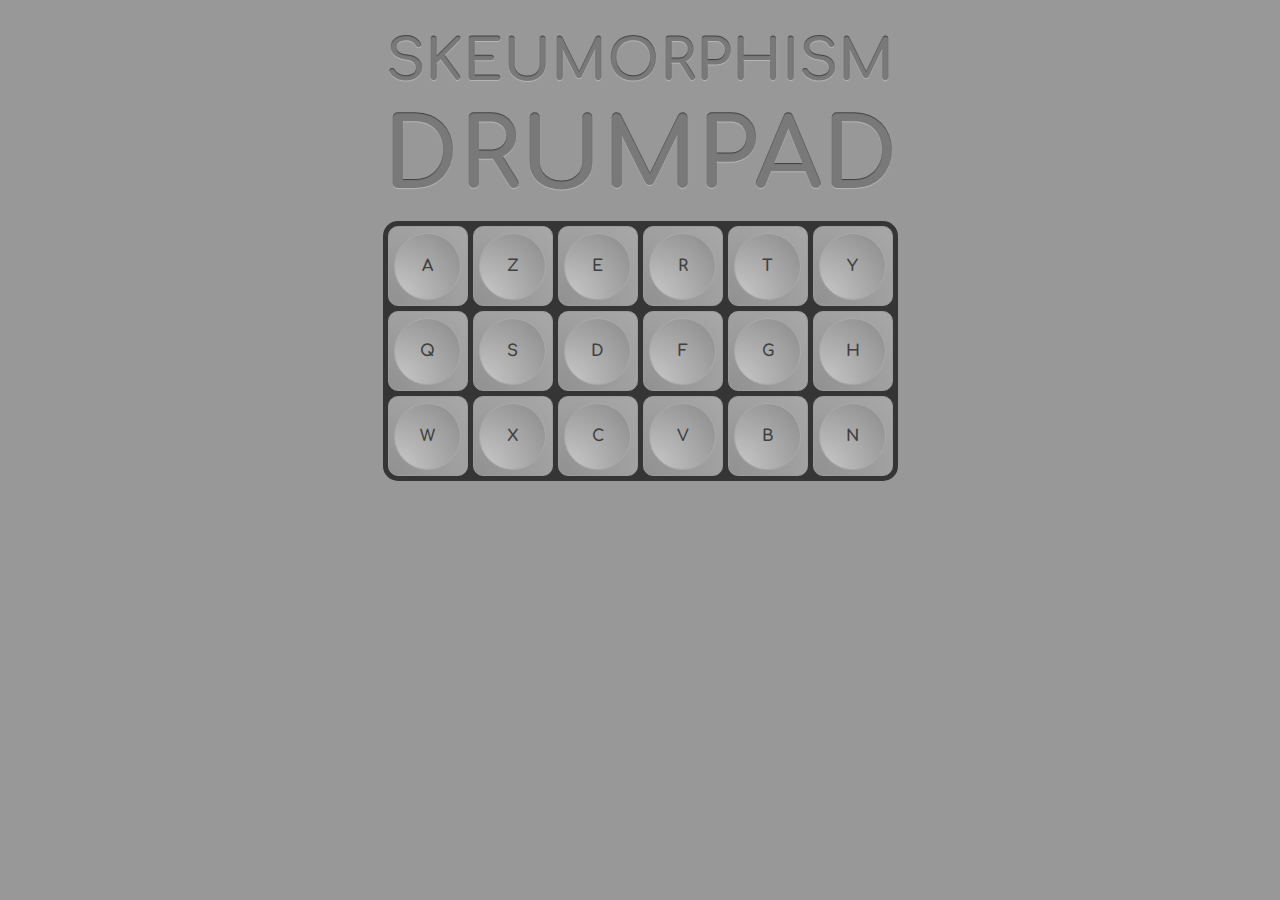
==== index.html @ 28b02e17 ":rocket: Buttons animation up n down" ====
<!DOCTYPE html>
<html lang="en">
<head>
    <meta charset="UTF-8">
    <meta name="viewport" content="width=device-width, initial-scale=1.0">
    <title>Document</title>
    <link rel="stylesheet" href="./style.css">
</head>
<body>
    <div class="container">
        <div class="head">
            <h2 class="title">skeumorphism</h2>
            <h1 class="title">drumpad</h1>
        </div>
        <div class="line">
            <div data-key="65" class="button but">
                <div class="round but"><span class="frou but">A</span>
                </div>
            </div>
            <div data-key="90" class="button but">
                <div class="round but"><span class="frou but">Z</span>
                </div>
            </div>
            <div data-key="69" class="button but">
                <div class="round but"><span class="frou but">E</span>
                </div>
            </div>
            <div data-key="82" class="button but">
                <div class="round but"><span class="frou but">R</span>
                </div>
            </div>
            <div data-key="84" class="button but">
                <div class="round but"><span class="frou but">T</span>
                </div>
            </div>
            <div data-key="89" class="button but">
                <div class="round but"><span class="frou but">Y</span>
                </div>
            </div>
            <div data-key="81" class="button but">
                <div class="round but"><span class="frou but">Q</span>
                </div>
            </div>
            <div data-key="83" class="button but">
                <div class="round but"><span class="frou but">S</span>
                </div>
            </div>
            <div data-key="68" class="button but">
                <div class="round but"><span class="frou but">D</span>
                </div>
            </div>
            <div data-key="70" class="button but">
                <div class="round but"><span class="frou but">F</span>
                </div>
            </div>
            <div data-key="71" class="button but">
                <div class="round but"><span class="frou but">G</span>
                </div>
            </div>
            <div data-key="72" class="button but">
                <div class="round but"><span class="frou but">H</span>
                </div>
            </div>
            <div data-key="87" class="button but">
                <div class="round but"><span class="frou but">W</span>
                </div>
            </div>
            <div data-key="88" class="button but">
                <div class="round but"><span class="frou but">X</span>
                </div>
            </div>
            <div data-key="67" class="button but">
                <div class="round but"><span class="frou but">C</span>
                </div>
            </div>
            <div data-key="86" class="button but">
                <div class="round but"><span class="frou but">V</span>
                </div>
            </div>
            <div data-key="66" class="button but">
                <div class="round but"><span class="frou but">B</span>
                </div>
            </div>
            <div data-key="78" class="button but">
                <div class="round but"><span class="frou but">N</span>
                </div>
            </div>
        </div>
    </div>
    <audio data-key="65" data-id="" src="./audio/kick/clap.mp3"></audio>
    <audio data-key="90" data-id="" src="./audio/kick/kick.mp3"></audio>
    <audio data-key="69" data-id="" src="./audio/kick/kick2.mp3"></audio>
    <audio data-key="82" data-id="" src="./audio/kick/kick3.mp3"></audio>
    <audio data-key="84" data-id="" src="./audio/kick/snap.mp3"></audio>
    <audio data-key="89" data-id="" src="./audio/kick/snare.mp3"></audio>
    <audio data-key="81" data-id="" src="./audio/kick/snare2.mp3"></audio>
    <audio data-key="83" data-id="" src="./audio/kick/snare3.mp3"></audio>
    <audio data-key="68" data-id="" src="./audio/kick/snare4.mp3"></audio>
    <audio data-key="70" data-id="" src="./audio/percu/claves.mp3"></audio>
    <audio data-key="71" data-id="" src="./audio/percu/conga.mp3"></audio>
    <audio data-key="72" data-id="" src="./audio/percu/conga2.mp3"></audio>
    <audio data-key="87" data-id="" src="./audio/percu/crash.mp3"></audio>
    <audio data-key="88" data-id="" src="./audio/percu/shaker.mp3"></audio>
    <audio data-key="67" data-id="" src="./audio/percu/tom.mp3"></audio>
    <audio data-key="86" data-id="" src="./audio/percu/tom2.mp3"></audio>
    <audio data-key="66" data-id="" src="./audio/percu/triangle.mp3"></audio>
    <audio data-key="78" data-id="" src="./audio/voices/holdup.mp3"></audio>
    <script src="./script.js"></script>
</body>
</html>
---- style.css ----
@import url('https://fonts.googleapis.com/css2?family=Comfortaa:wght@300;400;700;900&display=swap');

body{
    font-family: Comfortaa;
    display: flex;
    align-items: center;
    justify-content: center;
    align-items: center;
    text-align: center;
    margin: 0 auto;
    background: #989898;
}

h1 {
    font-size: 97px;
    margin: 10px 0px;
    user-select: none; 
}

h2 {
    font-size: 57px;
    margin: 30px 0px 0px 0px ;
    user-select: none; 
}


.title{
    text-transform: uppercase;
    font: bold;
    background-color: #404040;
    color: transparent;
    text-shadow: 0px 1px 1px rgba(255,255,255,0.3);
    -webkit-background-clip: text;
       -moz-background-clip: text;
            background-clip: text;
    transition: all 1.2s ease;
}

.title:hover{
    color: #00ffd8;    
    text-shadow: 0px 0px 15px #00ffd8;
    transition: all 0.4s ease;

}

.container{
    display: grid;
    grid-template-rows: 1fr 1fr 6fr;
    align-items: center;
    justify-content: center;
    justify-items: center;
    width: 900VW;
    height: 100vh;
    background: #989898;
}

.sub-container{
    display: flex;
    align-items: center;
    justify-content: center;
}

.line{
    display: grid;
    max-width: 520px;
    grid-template-columns: repeat(6, 80px);
    grid-gap: 5px;
    padding: 5px;
    /* width: 370px; */
    /* height: 100px; */
    justify-content: center;
    justify-items: center;
    align-content: center;
    align-items: center;
    border-radius: 15px;
    background: #353535;
}

.button{
    display: flex;
    justify-content: center;
    align-items: center;
    width: 78px;
    height: 78px;
    border: 1px solid #9b9b9b;
    background: radial-gradient(circle at bottom left, #919191, #a8a8a8);
    border-radius: 10px;
    transition: all 0.2s ease;
}

.round{
    display: flex;
    justify-content: center;
    align-items: center;
    width: 65px;
    height: 65px;
    border: 1px solid #aaaaaa;
    border-radius: 50px;
    background: radial-gradient(circle at bottom left, #cacaca, #8a8a8a);
}


.frou{
    font-weight: 700;
    color: #404040;
    user-select: none; 
}


.svg {
    background-repeat: no-repeat;
    min-height: 200px;
}

.button.active{
    /* background: #353535; */
    text-shadow: 0px 0px 15px #00ffd8;    
    box-shadow:  2px  2px 7px #00ffd8, 
                -2px -2px 7px #00ffd8,
                 2px -2px 7px #00ffd8,
                -2px  2px 7px #00ffd8;
    transform: scale(0.90);
    transition: all 0.2s ease;
}

.button.active span{
    color: #00ffd8;
}

@media (max-width: 600px) {
    .line{
        display: grid;
        grid-template-columns: repeat(3, 80px);
        grid-gap: 5px;
    }
    h1 {
        font-size: 48px;
    }
    
    h2 {
        font-size: 28px;
    }
  }
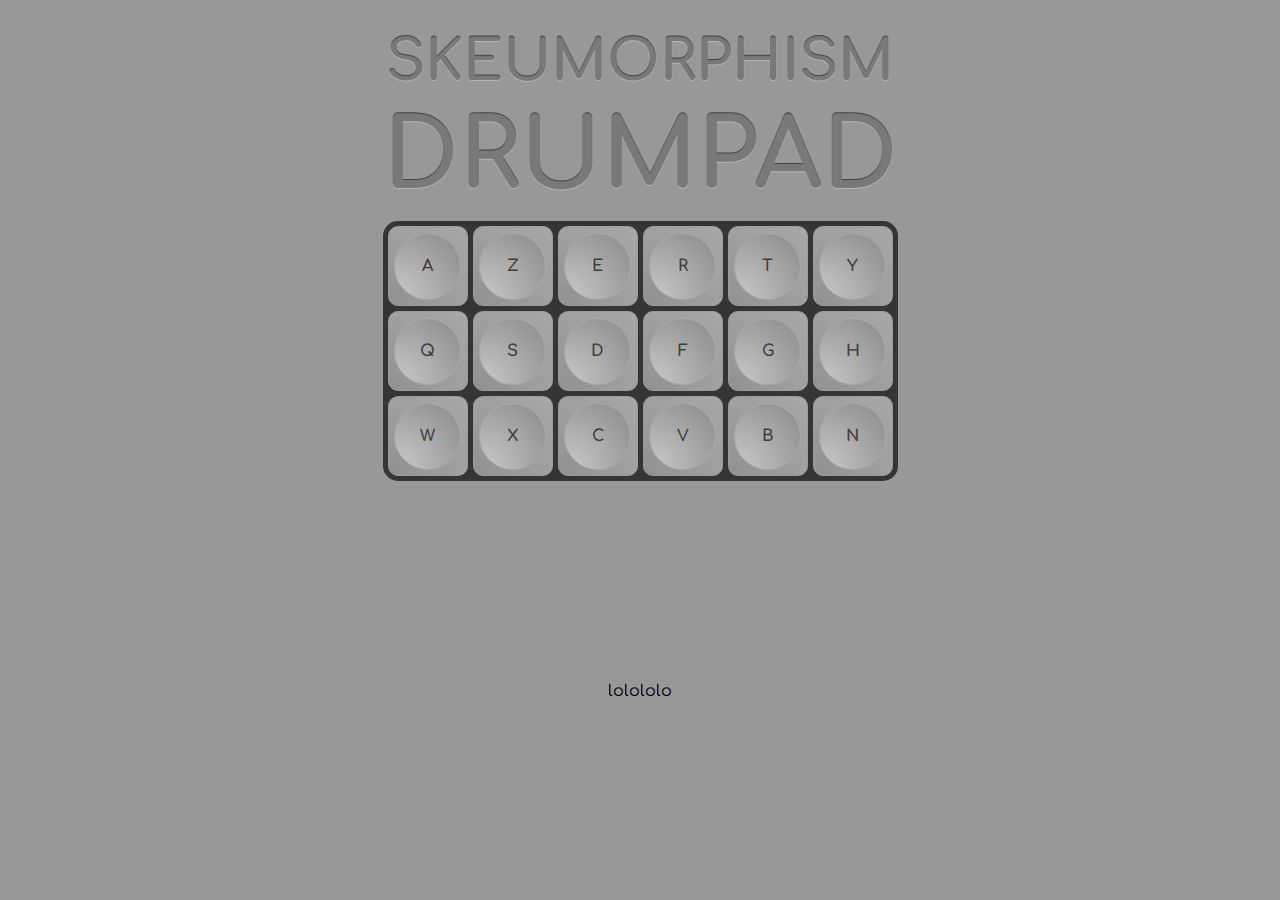
==== commit 002709c6: ":bug: audio issue fix" ====
--- a/index.html
+++ b/index.html
@@ -86,25 +86,28 @@
                 </div>
             </div>
         </div>
+        <div class="textTest">
+            <p>lolololo</p>
+        </div>
     </div>
-    <audio data-key="65" data-id="" src="./audio/kick/clap.mp3"></audio>
-    <audio data-key="90" data-id="" src="./audio/kick/kick.mp3"></audio>
-    <audio data-key="69" data-id="" src="./audio/kick/kick2.mp3"></audio>
-    <audio data-key="82" data-id="" src="./audio/kick/kick3.mp3"></audio>
-    <audio data-key="84" data-id="" src="./audio/kick/snap.mp3"></audio>
-    <audio data-key="89" data-id="" src="./audio/kick/snare.mp3"></audio>
-    <audio data-key="81" data-id="" src="./audio/kick/snare2.mp3"></audio>
-    <audio data-key="83" data-id="" src="./audio/kick/snare3.mp3"></audio>
-    <audio data-key="68" data-id="" src="./audio/kick/snare4.mp3"></audio>
-    <audio data-key="70" data-id="" src="./audio/percu/claves.mp3"></audio>
-    <audio data-key="71" data-id="" src="./audio/percu/conga.mp3"></audio>
-    <audio data-key="72" data-id="" src="./audio/percu/conga2.mp3"></audio>
-    <audio data-key="87" data-id="" src="./audio/percu/crash.mp3"></audio>
-    <audio data-key="88" data-id="" src="./audio/percu/shaker.mp3"></audio>
-    <audio data-key="67" data-id="" src="./audio/percu/tom.mp3"></audio>
-    <audio data-key="86" data-id="" src="./audio/percu/tom2.mp3"></audio>
-    <audio data-key="66" data-id="" src="./audio/percu/triangle.mp3"></audio>
-    <audio data-key="78" data-id="" src="./audio/voices/holdup.mp3"></audio>
+    <audio data-key="65" data-id="hey" src="./audio/kick/clap.mp3"></audio>
+    <audio data-key="90" data-id="bg" src="./audio/kick/kick.mp3"></audio>
+    <audio data-key="69" data-id="tes" src="./audio/kick/kick2.mp3"></audio>
+    <audio data-key="82" data-id="le" src="./audio/kick/kick3.mp3"></audio>
+    <audio data-key="84" data-id="plus" src="./audio/kick/snap.mp3"></audio>
+    <audio data-key="89" data-id="beau" src="./audio/kick/snare.mp3"></audio>
+    <audio data-key="81" data-id="wha" src="./audio/kick/snare2.mp3"></audio>
+    <audio data-key="83" data-id="ooou" src="./audio/kick/snare3.mp3"></audio>
+    <audio data-key="68" data-id="cest" src="./audio/kick/snare4.mp3"></audio>
+    <audio data-key="70" data-id="génial" src="./audio/percu/claves.mp3"></audio>
+    <audio data-key="71" data-id="ce" src="./audio/percu/conga.mp3"></audio>
+    <audio data-key="72" data-id="jeu" src="./audio/percu/conga2.mp3"></audio>
+    <audio data-key="87" data-id="le" src="./audio/percu/crash.mp3"></audio>
+    <audio data-key="88" data-id="design" src="./audio/percu/shaker.mp3"></audio>
+    <audio data-key="67" data-id="est" src="./audio/percu/tom.mp3"></audio>
+    <audio data-key="86" data-id="vraiment" src="./audio/percu/tom2.mp3"></audio>
+    <audio data-key="66" data-id="trop" src="./audio/percu/triangle.mp3"></audio>
+    <audio data-key="78" data-id="classe" src="./audio/voices/holdup.mp3"></audio>
     <script src="./script.js"></script>
 </body>
 </html>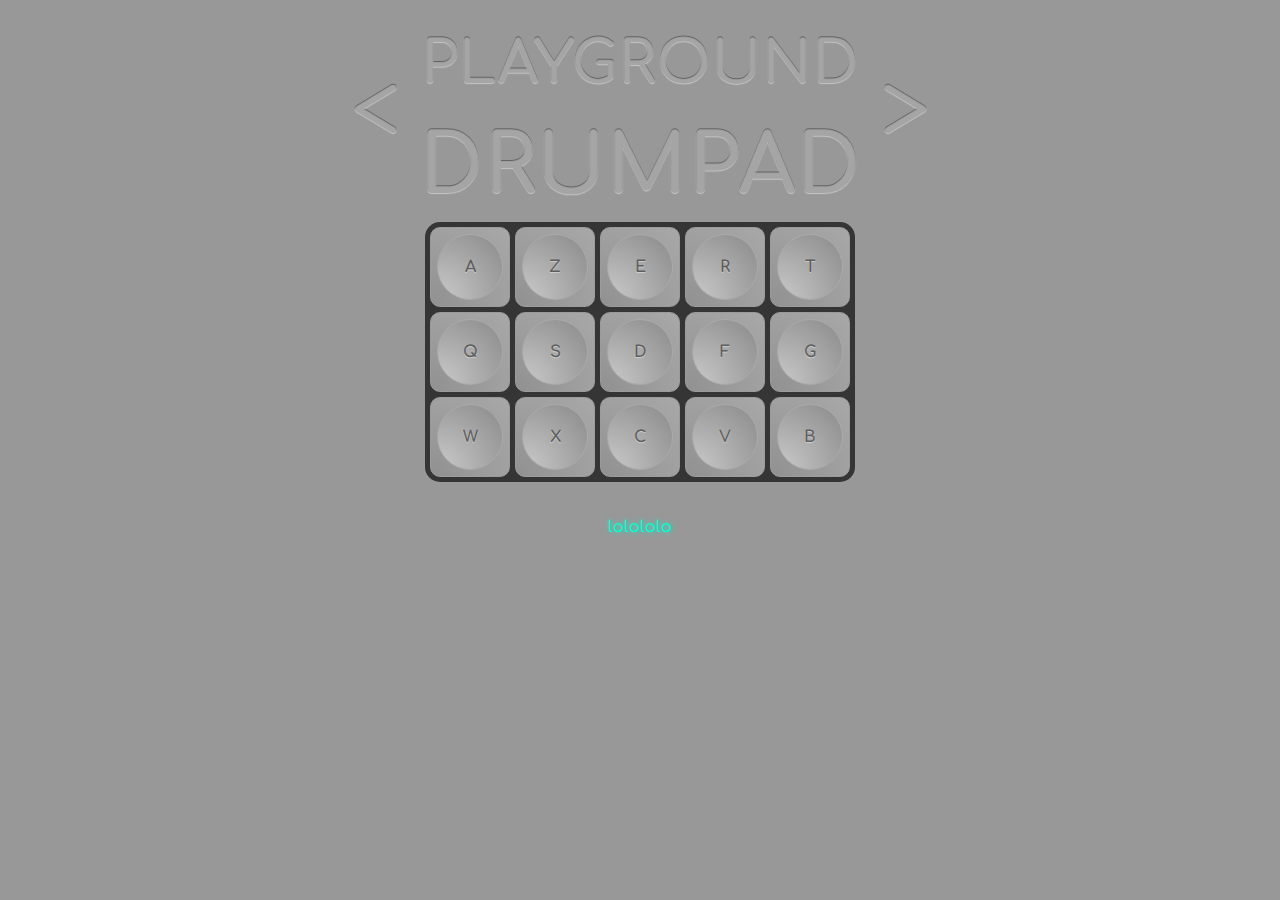
==== commit 87887c52: ":lipstick: prettierUI, start memory mode" ====
--- a/index.html
+++ b/index.html
@@ -8,9 +8,16 @@
 </head>
 <body>
     <div class="container">
+        <div class="title">
+            <span class="arrowSpan"><</span>
+        </div>
         <div class="head">
-            <h2 class="title">skeumorphism</h2>
+            <h2 class="title h2">playground</h2>
             <h1 class="title">drumpad</h1>
+            <h3 class="title h3">memory</h3>
+        </div>
+        <div class="title">
+            <span class="arrowSpan">></span>
         </div>
         <div class="line">
             <div data-key="65" class="button but">
@@ -33,10 +40,10 @@
                 <div class="round but"><span class="frou but">T</span>
                 </div>
             </div>
-            <div data-key="89" class="button but">
+            <!-- <div data-key="89" class="button but">
                 <div class="round but"><span class="frou but">Y</span>
                 </div>
-            </div>
+            </div> -->
             <div data-key="81" class="button but">
                 <div class="round but"><span class="frou but">Q</span>
                 </div>
@@ -57,10 +64,10 @@
                 <div class="round but"><span class="frou but">G</span>
                 </div>
             </div>
-            <div data-key="72" class="button but">
+            <!-- <div data-key="72" class="button but">
                 <div class="round but"><span class="frou but">H</span>
                 </div>
-            </div>
+            </div> -->
             <div data-key="87" class="button but">
                 <div class="round but"><span class="frou but">W</span>
                 </div>
@@ -81,10 +88,10 @@
                 <div class="round but"><span class="frou but">B</span>
                 </div>
             </div>
-            <div data-key="78" class="button but">
+            <!-- <div data-key="78" class="button but">
                 <div class="round but"><span class="frou but">N</span>
                 </div>
-            </div>
+            </div> -->
         </div>
         <div class="textTest">
             <p>lolololo</p>
@@ -95,19 +102,19 @@
     <audio data-key="69" data-id="tes" src="./audio/kick/kick2.mp3"></audio>
     <audio data-key="82" data-id="le" src="./audio/kick/kick3.mp3"></audio>
     <audio data-key="84" data-id="plus" src="./audio/kick/snap.mp3"></audio>
-    <audio data-key="89" data-id="beau" src="./audio/kick/snare.mp3"></audio>
+    <!-- <audio data-key="89" data-id="beau" src="./audio/kick/snare.mp3"></audio> -->
     <audio data-key="81" data-id="wha" src="./audio/kick/snare2.mp3"></audio>
     <audio data-key="83" data-id="ooou" src="./audio/kick/snare3.mp3"></audio>
     <audio data-key="68" data-id="cest" src="./audio/kick/snare4.mp3"></audio>
     <audio data-key="70" data-id="génial" src="./audio/percu/claves.mp3"></audio>
     <audio data-key="71" data-id="ce" src="./audio/percu/conga.mp3"></audio>
-    <audio data-key="72" data-id="jeu" src="./audio/percu/conga2.mp3"></audio>
+    <!-- <audio data-key="72" data-id="jeu" src="./audio/percu/conga2.mp3"></audio> -->
     <audio data-key="87" data-id="le" src="./audio/percu/crash.mp3"></audio>
     <audio data-key="88" data-id="design" src="./audio/percu/shaker.mp3"></audio>
     <audio data-key="67" data-id="est" src="./audio/percu/tom.mp3"></audio>
     <audio data-key="86" data-id="vraiment" src="./audio/percu/tom2.mp3"></audio>
     <audio data-key="66" data-id="trop" src="./audio/percu/triangle.mp3"></audio>
-    <audio data-key="78" data-id="classe" src="./audio/voices/holdup.mp3"></audio>
+    <!-- <audio data-key="78" data-id="classe" src="./audio/voices/holdup.mp3"></audio> -->
     <script src="./script.js"></script>
 </body>
 </html>--- a/style.css
+++ b/style.css
@@ -1,4 +1,40 @@
 @import url('https://fonts.googleapis.com/css2?family=Comfortaa:wght@300;400;700;900&display=swap');
+
+:root{
+    --primaryColor: #989898;
+    --secondaryColor: #353535;
+    --tertiaryColor: #404040;
+    --accent1: #00ffd2;
+    --titleColor: #5e5e5e;
+    --titleShadow: #ffffff71;
+    --dotColor: #5e5e5e;
+    --dotShadow: #ffffff71;
+    --buttonBorder: #9b9b9b;
+    --roundBorder: #aaaaaa;
+    --buttonRadial: #919191;
+    --buttonRadial2: #a8a8a8;
+    --roundRadial: #cacaca;
+    --roundRadial2: #8a8a8a;
+    --black: #000000;
+}
+
+[data-theme="dark"]{
+    --primaryColor: #585858;
+    --secondaryColor: #353535;
+    --tertiaryColor: #404040;
+    --accent1: #ff00f4;
+    --titleColor: #1f1f1fb4;
+    --titleShadow: #474747;
+    --dotColor: #444444;
+    --dotShadow: #b6b6b68a;
+    --buttonBorder: #595959;
+    --roundBorder: #6e6e6e;
+    --buttonRadial: #525252;
+    --buttonRadial2: #656565;
+    --roundRadial: #a4a4a4;
+    --roundRadial2: #4a4a4a;
+    --black: #000000;
+}
 
 body{
     font-family: Comfortaa;
@@ -8,28 +44,44 @@
     align-items: center;
     text-align: center;
     margin: 0 auto;
-    background: #989898;
+    background: var(--primaryColor);
+    user-select: none; 
 }
 
 h1 {
-    font-size: 97px;
-    margin: 10px 0px;
+    /* font-size: 97px; */
+    font-size: 83px;
+    margin: 0 auto;
+    padding: 10px 0px;
     user-select: none; 
 }
 
 h2 {
-    font-size: 57px;
-    margin: 30px 0px 0px 0px ;
-    user-select: none; 
+    /* font-size: 70px; */
+    height: 70px;
+    font-size: 60px;
+    margin: 30px 0px 0px 0px;
+    padding-bottom: 10px;
+    user-select: none; 
+}
+h3 {
+    height: 100px;
+    /* font-size: 70px; */
+    font-size: 88px;
+    margin: 0px 10px 10px 0px;
+    user-select: none; 
+    /* opacity: 0; */
+    /* transition: visibility 0s, opacity 0.5s linear; */
+    display: none;
 }
 
 
 .title{
     text-transform: uppercase;
     font: bold;
-    background-color: #404040;
+    background-color: var(--titleColor);
     color: transparent;
-    text-shadow: 0px 1px 1px rgba(255,255,255,0.3);
+    text-shadow: 0px 1px 1px var(--titleShadow);
     -webkit-background-clip: text;
        -moz-background-clip: text;
             background-clip: text;
@@ -37,33 +89,35 @@
 }
 
 .title:hover{
-    color: #00ffd8;    
-    text-shadow: 0px 0px 15px #00ffd8;
+    color: var(--accent1);    
+    text-shadow: 0px 0px 15px var(--accent1);
     transition: all 0.4s ease;
 
 }
 
 .container{
     display: grid;
+    grid-template-columns: 100px 430px 100px;
     grid-template-rows: 1fr 1fr 6fr;
     align-items: center;
     justify-content: center;
     justify-items: center;
     width: 900VW;
     height: 100vh;
-    background: #989898;
-}
-
-.sub-container{
-    display: flex;
-    align-items: center;
-    justify-content: center;
+    background: var(--primaryColor);
+}
+
+.arrowSpan{
+    align-self: center;
+    font-size: 90px ;
+    cursor: pointer;
 }
 
 .line{
+    grid-column: 2 / 3;
     display: grid;
     max-width: 520px;
-    grid-template-columns: repeat(6, 80px);
+    grid-template-columns: repeat(5, 80px);
     grid-gap: 5px;
     padding: 5px;
     /* width: 370px; */
@@ -73,7 +127,7 @@
     align-content: center;
     align-items: center;
     border-radius: 15px;
-    background: #353535;
+    background: var(--secondaryColor);
 }
 
 .button{
@@ -82,63 +136,110 @@
     align-items: center;
     width: 78px;
     height: 78px;
-    border: 1px solid #9b9b9b;
-    background: radial-gradient(circle at bottom left, #919191, #a8a8a8);
+    border: 1px solid var(--buttonBorder);
+    background: radial-gradient(circle at bottom left, var(--buttonRadial), var(--buttonRadial2));
     border-radius: 10px;
     transition: all 0.2s ease;
+    cursor: pointer;
 }
 
 .round{
     display: flex;
     justify-content: center;
     align-items: center;
-    width: 65px;
-    height: 65px;
-    border: 1px solid #aaaaaa;
-    border-radius: 50px;
-    background: radial-gradient(circle at bottom left, #cacaca, #8a8a8a);
+    width: 64px;
+    height: 64px;
+    border: 1px solid var(--roundBorder);
+    border-radius: 80px;
+    background: radial-gradient(circle at bottom left, var(--roundRadial), var(--roundRadial2));
 }
 
 
 .frou{
+    width: 40px;
     font-weight: 700;
-    color: #404040;
-    user-select: none; 
-}
-
-
-.svg {
-    background-repeat: no-repeat;
-    min-height: 200px;
-}
+    user-select: none;     
+    color: var(--dotColor);
+    /* background-color: #000000; */
+    /* color: transparent; */
+    text-shadow: 0px 1px 1px var(--dotShadow);
+    -webkit-background-clip: text;
+       -moz-background-clip: text;
+            background-clip: text;
+    /* display: block; */
+}
+
+
+.textTest{
+    margin-top: 20px;
+    grid-column: 2 / 3;
+    grid-row: 3 / 4;
+    color: var(--accent1);
+    text-shadow: 0px 0px 5px var(--accent1);
+    vertical-align: center;
+    text-align: center;
+    width: 200px;
+    align-self: flex-start;
+    /* height: 200px; */
+}
+
+
+
+
 
 .button.active{
-    /* background: #353535; */
-    text-shadow: 0px 0px 15px #00ffd8;    
-    box-shadow:  2px  2px 7px #00ffd8, 
-                -2px -2px 7px #00ffd8,
-                 2px -2px 7px #00ffd8,
-                -2px  2px 7px #00ffd8;
+    /* background: var(--secondaryColor); */
+    text-shadow: 0px 0px 15px var(--accent1);    
+    box-shadow:  2px  2px 7px var(--accent1), 
+                -2px -2px 7px var(--accent1),
+                 2px -2px 7px var(--accent1),
+                -2px  2px 7px var(--accent1);
     transform: scale(0.90);
     transition: all 0.2s ease;
 }
 
 .button.active span{
-    color: #00ffd8;
-}
-
-@media (max-width: 600px) {
+    color: var(--accent1);
+}
+
+@media (max-width: 630px) {
+    .container{
+        grid-template-columns: 50px 260px 50px;
+    }
+    .arrowSpan{
+        font-size: 50px ;
+    }
+    
     .line{
         display: grid;
         grid-template-columns: repeat(3, 80px);
         grid-gap: 5px;
     }
     h1 {
+        height: 57px;
         font-size: 48px;
+        margin: 0 auto;
+        padding: 5px 0px 0px 0px;
     }
     
     h2 {
-        font-size: 28px;
-    }
+        height: 43px;
+        font-size: 35px;
+        margin: 0 auto;
+        padding: 12px 0px 0px 0px;
+    }
+    h3 {
+        height: 50px;
+        font-size: 50px;
+        margin: 0 auto;
+        padding: 0px 0px 5px 0px;
+    }
+    .frou{
+        padding-top: 8px;
+        /* display: none; */
+    }
+    /* .dot{
+        display: block;
+    } */
   }
   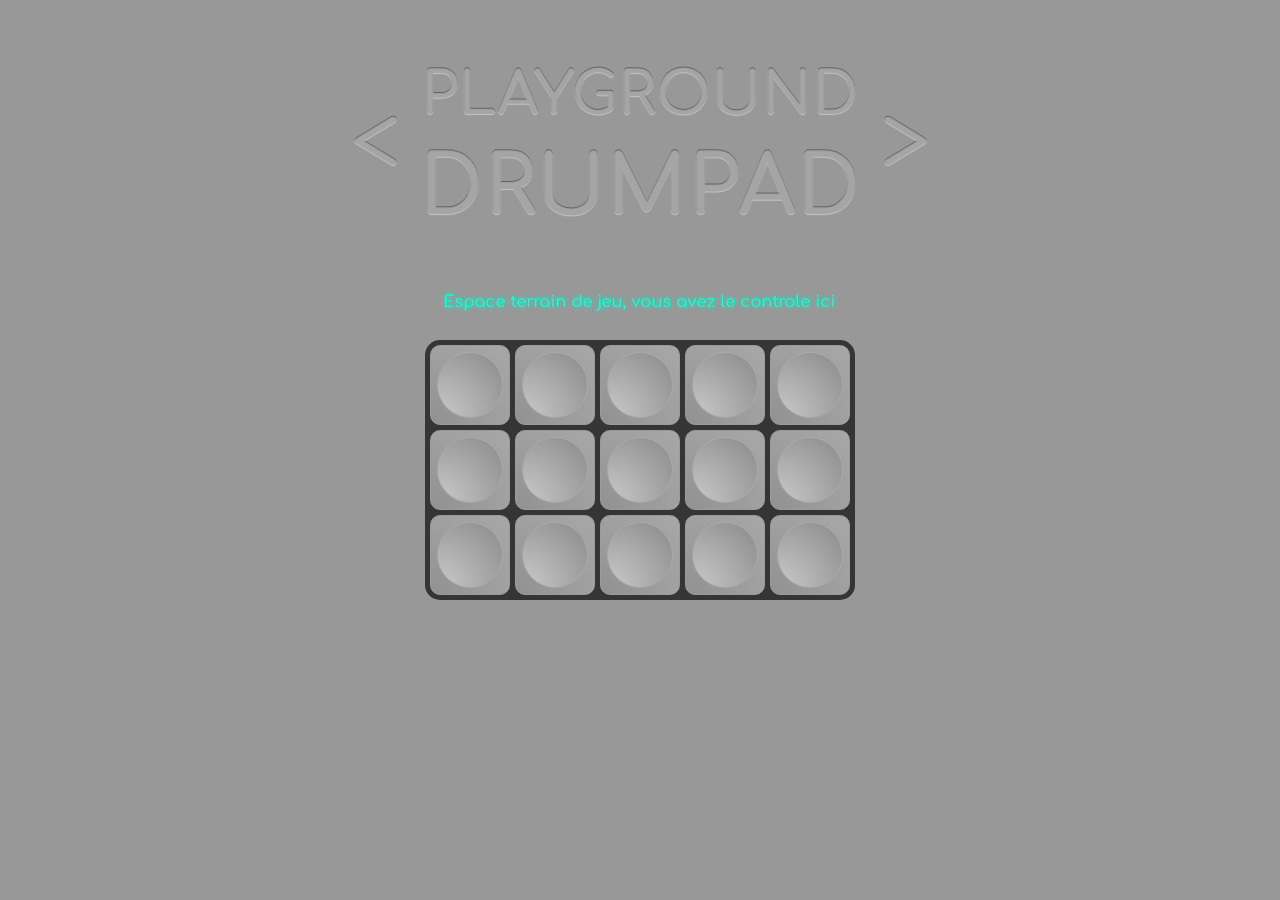
==== commit 3d71cd80: ":lipstick: Version for Bruno Simon" ====
--- a/index.html
+++ b/index.html
@@ -1,120 +1,113 @@
 <!DOCTYPE html>
-<html lang="en">
+<html lang="fr">
 <head>
     <meta charset="UTF-8">
     <meta name="viewport" content="width=device-width, initial-scale=1.0">
-    <title>Document</title>
+    <title>Drumpad Memory</title>
     <link rel="stylesheet" href="./style.css">
+    <link rel="shortcut icon" href="./images/icon.svg">
 </head>
-<body>
+<body class="noSelect">
     <div class="container">
         <div class="title">
-            <span class="arrowSpan"><</span>
+            <span class="arrowSpan noSelect"><</span>
         </div>
         <div class="head">
-            <h2 class="title h2">playground</h2>
-            <h1 class="title">drumpad</h1>
-            <h3 class="title h3">memory</h3>
+            <!-- it could have be better here but to avoid weirds colors animations it work fine -->
+            <h1 class="title playground">playground</h1>
+            <h1 class="title drumpad1">drumpad</h1>
+            <h1 class="title drumpad2">drumpad</h1>
+            <h1 class="title memory">memory</h1>
+        </div>
+        <div class="text1 textDesign">
+            <p>Espace terrain de jeu, vous avez le controle ici</p>
         </div>
         <div class="title">
-            <span class="arrowSpan">></span>
+            <span class="arrowSpan noSelect">></span>
         </div>
-        <div class="line">
-            <div data-key="65" class="button but">
-                <div class="round but"><span class="frou but">A</span>
+        <div class="fond">
+            <span class="playBut textDesign">JOUER</span>
+            <div data-key="1" class="button but noSelect">
+                <div class="round but"><span class="textBut but"></span>
                 </div>
             </div>
-            <div data-key="90" class="button but">
-                <div class="round but"><span class="frou but">Z</span>
+            <div data-key="2" class="button but noSelect">
+                <div class="round but"><span class="textBut but"></span>
                 </div>
             </div>
-            <div data-key="69" class="button but">
-                <div class="round but"><span class="frou but">E</span>
+            <div data-key="3" class="button but">
+                <div class="round but"><span class="textBut but"></span>
                 </div>
             </div>
-            <div data-key="82" class="button but">
-                <div class="round but"><span class="frou but">R</span>
+            <div data-key="4" class="button but">
+                <div class="round but"><span class="textBut but"></span>
                 </div>
             </div>
-            <div data-key="84" class="button but">
-                <div class="round but"><span class="frou but">T</span>
+            <div data-key="5" class="button but">
+                <div class="round but"><span class="textBut but"></span>
                 </div>
             </div>
-            <!-- <div data-key="89" class="button but">
-                <div class="round but"><span class="frou but">Y</span>
-                </div>
-            </div> -->
-            <div data-key="81" class="button but">
-                <div class="round but"><span class="frou but">Q</span>
+            <div data-key="6" class="button but">
+                <div class="round but"><span class="textBut but"></span>
                 </div>
             </div>
-            <div data-key="83" class="button but">
-                <div class="round but"><span class="frou but">S</span>
+            <div data-key="7" class="button but">
+                <div class="round but"><span class="textBut but"></span>
                 </div>
             </div>
-            <div data-key="68" class="button but">
-                <div class="round but"><span class="frou but">D</span>
+            <div data-key="8" class="button but">
+                <div class="round but"><span class="textBut but"></span>
                 </div>
             </div>
-            <div data-key="70" class="button but">
-                <div class="round but"><span class="frou but">F</span>
+            <div data-key="9" class="button but">
+                <div class="round but"><span class="textBut but"></span>
                 </div>
             </div>
-            <div data-key="71" class="button but">
-                <div class="round but"><span class="frou but">G</span>
+            <div data-key="10" class="button but">
+                <div class="round but"><span class="textBut but"></span>
                 </div>
             </div>
-            <!-- <div data-key="72" class="button but">
-                <div class="round but"><span class="frou but">H</span>
-                </div>
-            </div> -->
-            <div data-key="87" class="button but">
-                <div class="round but"><span class="frou but">W</span>
+            <div data-key="11" class="button but">
+                <div class="round but"><span class="textBut but"></span>
                 </div>
             </div>
-            <div data-key="88" class="button but">
-                <div class="round but"><span class="frou but">X</span>
+            <div data-key="12" class="button but">
+                <div class="round but"><span class="textBut but"></span>
                 </div>
             </div>
-            <div data-key="67" class="button but">
-                <div class="round but"><span class="frou but">C</span>
+            <div data-key="13" class="button but">
+                <div class="round but"><span class="textBut but"></span>
                 </div>
             </div>
-            <div data-key="86" class="button but">
-                <div class="round but"><span class="frou but">V</span>
+            <div data-key="14" class="button but">
+                <div class="round but"><span class="textBut but"></span>
                 </div>
             </div>
-            <div data-key="66" class="button but">
-                <div class="round but"><span class="frou but">B</span>
+            <div data-key="15" class="button but">
+                <div class="round but"><span class="textBut but"></span>
                 </div>
             </div>
-            <!-- <div data-key="78" class="button but">
-                <div class="round but"><span class="frou but">N</span>
-                </div>
-            </div> -->
         </div>
-        <div class="textTest">
-            <p>lolololo</p>
+        <div class="text2 textDesign">
+            <p></p>
         </div>
     </div>
-    <audio data-key="65" data-id="hey" src="./audio/kick/clap.mp3"></audio>
-    <audio data-key="90" data-id="bg" src="./audio/kick/kick.mp3"></audio>
-    <audio data-key="69" data-id="tes" src="./audio/kick/kick2.mp3"></audio>
-    <audio data-key="82" data-id="le" src="./audio/kick/kick3.mp3"></audio>
-    <audio data-key="84" data-id="plus" src="./audio/kick/snap.mp3"></audio>
-    <!-- <audio data-key="89" data-id="beau" src="./audio/kick/snare.mp3"></audio> -->
-    <audio data-key="81" data-id="wha" src="./audio/kick/snare2.mp3"></audio>
-    <audio data-key="83" data-id="ooou" src="./audio/kick/snare3.mp3"></audio>
-    <audio data-key="68" data-id="cest" src="./audio/kick/snare4.mp3"></audio>
-    <audio data-key="70" data-id="génial" src="./audio/percu/claves.mp3"></audio>
-    <audio data-key="71" data-id="ce" src="./audio/percu/conga.mp3"></audio>
-    <!-- <audio data-key="72" data-id="jeu" src="./audio/percu/conga2.mp3"></audio> -->
-    <audio data-key="87" data-id="le" src="./audio/percu/crash.mp3"></audio>
-    <audio data-key="88" data-id="design" src="./audio/percu/shaker.mp3"></audio>
-    <audio data-key="67" data-id="est" src="./audio/percu/tom.mp3"></audio>
-    <audio data-key="86" data-id="vraiment" src="./audio/percu/tom2.mp3"></audio>
-    <audio data-key="66" data-id="trop" src="./audio/percu/triangle.mp3"></audio>
-    <!-- <audio data-key="78" data-id="classe" src="./audio/voices/holdup.mp3"></audio> -->
+    <audio data-key="1" data-id="clap" src="./audio/kick/clap.mp3"></audio>
+    <audio data-key="2" data-id="kick" src="./audio/kick/kick.mp3"></audio>
+    <audio data-key="3" data-id="kiick" src="./audio/kick/kick2.mp3"></audio>
+    <audio data-key="4" data-id="kiiick" src="./audio/kick/kick3.mp3"></audio>
+    <audio data-key="5" data-id="snap" src="./audio/kick/snap.mp3"></audio>
+    <audio data-key="6" data-id="snare" src="./audio/kick/snare2.mp3"></audio>
+    <audio data-key="7" data-id="conga" src="./audio/percu/conga2.mp3"></audio>
+    <audio data-key="8" data-id="snare" src="./audio/kick/snare4.mp3"></audio>
+    <audio data-key="9" data-id="claves" src="./audio/percu/claves.mp3"></audio>
+    <audio data-key="10" data-id="tom" src="./audio/percu/tom.mp3"></audio>
+    <audio data-key="11" data-id="khaled" src="./audio/voices/khaled.mp3"></audio>
+    <audio data-key="12" data-id="yeah" src="./audio/voices/drake-yeauh.mp3"></audio>
+    <audio data-key="13" data-id="hey" src="./audio/voices/hey.mp3"></audio>
+    <audio data-key="14" data-id="huh" src="./audio/voices/huh.mp3"></audio>
+    <audio data-key="15" data-id="holdup" src="./audio/voices/holdup.mp3"></audio>
+    <script src="./tableKeyboard.js"></script>
     <script src="./script.js"></script>
 </body>
 </html>--- a/style.css
+++ b/style.css
@@ -1,10 +1,14 @@
 @import url('https://fonts.googleapis.com/css2?family=Comfortaa:wght@300;400;700;900&display=swap');
+
+
+/**********************          Variables         **********************/
 
 :root{
     --primaryColor: #989898;
     --secondaryColor: #353535;
     --tertiaryColor: #404040;
     --accent1: #00ffd2;
+    --wrong: #ff0000;
     --titleColor: #5e5e5e;
     --titleShadow: #ffffff71;
     --dotColor: #5e5e5e;
@@ -23,6 +27,7 @@
     --secondaryColor: #353535;
     --tertiaryColor: #404040;
     --accent1: #ff00f4;
+    --wrong: #ff0000;
     --titleColor: #1f1f1fb4;
     --titleShadow: #474747;
     --dotColor: #444444;
@@ -37,7 +42,7 @@
 }
 
 body{
-    font-family: Comfortaa;
+    font-family: 'Comfortaa', sans-serif;
     display: flex;
     align-items: center;
     justify-content: center;
@@ -48,33 +53,73 @@
     user-select: none; 
 }
 
-h1 {
-    /* font-size: 97px; */
+h1{
+    margin: 0 auto;
+}
+
+p{
+    margin: 0 auto;
+}
+
+.container{
+    display: grid;
+    grid-template-columns: 100px 430px 100px;
+    grid-template-rows: 1fr 40px 1fr 1fr;
+    align-items: center;
+    justify-content: center;
+    justify-items: center;
+    width: 900VW;
+    height: 100vh;
+    background: var(--primaryColor);
+}
+
+.noSelect {
+    -webkit-tap-highlight-color: transparent;
+    -webkit-touch-callout: none;
+    -webkit-user-select: none;
+    -khtml-user-select: none;
+    -moz-user-select: none;
+    -ms-user-select: none;
+    user-select: none;
+}
+
+
+/**********************          Header         **********************/
+
+.head{
+    height: 225px;
+}
+
+.drumpad1 {
+    font-size: 83px;
+    transition: all 1.2s ease;
+    user-select: none; 
+}
+
+.playground {
+    height: 70px;
+    font-size: 60px;
+    margin-top: 30px;
+    margin-bottom: 10px;
+    transition: all 1.2s ease;
+    user-select: none; 
+}
+
+.memory {
+    height: 100px;
+    font-size: 88px;
+    padding-right: 10px;
+    display: none;
+}
+
+.drumpad2 {
     font-size: 83px;
     margin: 0 auto;
-    padding: 10px 0px;
+    margin: 10px 0px;
+    transition: all 1.2s ease;
+    display: none;
     user-select: none; 
 }
-
-h2 {
-    /* font-size: 70px; */
-    height: 70px;
-    font-size: 60px;
-    margin: 30px 0px 0px 0px;
-    padding-bottom: 10px;
-    user-select: none; 
-}
-h3 {
-    height: 100px;
-    /* font-size: 70px; */
-    font-size: 88px;
-    margin: 0px 10px 10px 0px;
-    user-select: none; 
-    /* opacity: 0; */
-    /* transition: visibility 0s, opacity 0.5s linear; */
-    display: none;
-}
-
 
 .title{
     text-transform: uppercase;
@@ -85,7 +130,6 @@
     -webkit-background-clip: text;
        -moz-background-clip: text;
             background-clip: text;
-    transition: all 1.2s ease;
 }
 
 .title:hover{
@@ -95,40 +139,32 @@
 
 }
 
-.container{
-    display: grid;
-    grid-template-columns: 100px 430px 100px;
-    grid-template-rows: 1fr 1fr 6fr;
-    align-items: center;
-    justify-content: center;
-    justify-items: center;
-    width: 900VW;
-    height: 100vh;
-    background: var(--primaryColor);
-}
-
 .arrowSpan{
     align-self: center;
     font-size: 90px ;
     cursor: pointer;
-}
-
-.line{
+    transition: 0s;
+}
+
+.fond{
     grid-column: 2 / 3;
     display: grid;
     max-width: 520px;
     grid-template-columns: repeat(5, 80px);
     grid-gap: 5px;
     padding: 5px;
-    /* width: 370px; */
-    /* height: 100px; */
     justify-content: center;
     justify-items: center;
     align-content: center;
     align-items: center;
     border-radius: 15px;
     background: var(--secondaryColor);
-}
+    position: relative;
+}
+
+
+/**********************          SkeumorphismButtons         **********************/
+/* full css by me */
 
 .button{
     display: flex;
@@ -140,6 +176,7 @@
     background: radial-gradient(circle at bottom left, var(--buttonRadial), var(--buttonRadial2));
     border-radius: 10px;
     transition: all 0.2s ease;
+    /* user-select: none; */
     cursor: pointer;
 }
 
@@ -154,8 +191,7 @@
     background: radial-gradient(circle at bottom left, var(--roundRadial), var(--roundRadial2));
 }
 
-
-.frou{
+.textBut{
     width: 40px;
     font-weight: 700;
     user-select: none;     
@@ -166,29 +202,55 @@
     -webkit-background-clip: text;
        -moz-background-clip: text;
             background-clip: text;
-    /* display: block; */
-}
-
-
-.textTest{
+}
+
+
+/**********************          TextInfo         **********************/
+
+.textDesign{
+    display: flex;
+    align-items: flex-start;
+    color: var(--accent1);
+    text-shadow: 0px 0px 5px var(--accent1);
+}
+
+.text1{
+    grid-column: 2 / 3;
+    grid-row: 2 / 3;
+    margin-bottom: 10px;
+}
+
+.text2{
     margin-top: 20px;
     grid-column: 2 / 3;
-    grid-row: 3 / 4;
-    color: var(--accent1);
-    text-shadow: 0px 0px 5px var(--accent1);
-    vertical-align: center;
-    text-align: center;
-    width: 200px;
+    grid-row: 4 / 5;
     align-self: flex-start;
-    /* height: 200px; */
-}
-
-
-
-
+}
+
+
+/**********************          PlayBut         **********************/
+
+.playBut{
+    margin-left: 7px;
+    padding: 0px 5px;
+    font-size: 50px;
+    font-weight: 700;
+    border-radius: 5px;
+    cursor: pointer;
+    display: none;
+    position: absolute;
+    transition: all 0.5s ease;
+}
+
+.playBut:hover{
+    transform: scale(1.02);
+    transition: all 0.4s ease;
+}
+
+
+/**********************          JSclassList         **********************/
 
 .button.active{
-    /* background: var(--secondaryColor); */
     text-shadow: 0px 0px 15px var(--accent1);    
     box-shadow:  2px  2px 7px var(--accent1), 
                 -2px -2px 7px var(--accent1),
@@ -196,50 +258,73 @@
                 -2px  2px 7px var(--accent1);
     transform: scale(0.90);
     transition: all 0.2s ease;
+    z-index: 5;
+}
+
+.button.wrong{
+    text-shadow: 0px 0px 15px var(--wrong);    
+    box-shadow:  2px  2px 7px var(--wrong), 
+                -2px -2px 7px var(--wrong),
+                 2px -2px 7px var(--wrong),
+                -2px  2px 7px var(--wrong);
+    transition: all 0.2s ease;
+    z-index: 10;
 }
 
 .button.active span{
     color: var(--accent1);
 }
+
+
+/**********************          MediaQuery         **********************/
 
 @media (max-width: 630px) {
     .container{
         grid-template-columns: 50px 260px 50px;
+        grid-template-rows: 120px 20px 1fr 1fr;
     }
     .arrowSpan{
         font-size: 50px ;
     }
-    
-    .line{
+    .textDesign{
+        font-size: 16px;
+    }
+    .text1{
+        font-size: 9.5px;
+    }
+    .fond{
         display: grid;
         grid-template-columns: repeat(3, 80px);
         grid-gap: 5px;
     }
-    h1 {
+    .drumpad1 {
         height: 57px;
         font-size: 48px;
-        margin: 0 auto;
-        padding: 5px 0px 0px 0px;
-    }
-    
-    h2 {
+    }
+    .head{
+        height: 120px;
+    }
+    .playground {
         height: 43px;
         font-size: 35px;
-        margin: 0 auto;
-        padding: 12px 0px 0px 0px;
-    }
-    h3 {
+        margin-top: 10px;
+    }
+    .memory {
         height: 50px;
         font-size: 50px;
-        margin: 0 auto;
-        padding: 0px 0px 5px 0px;
-    }
-    .frou{
+        margin: 0px;
+    }
+    .drumpad2 {
+        height: 57px;
+        font-size: 48px;
+        margin-top: 5px;
+        margin-bottom: 0px;
+    }
+    .textBut{
         padding-top: 8px;
-        /* display: none; */
-    }
-    /* .dot{
-        display: block;
-    } */
-  }
-  +    }
+    .playBut{
+        font-size: 40px;
+    }
+}
+  
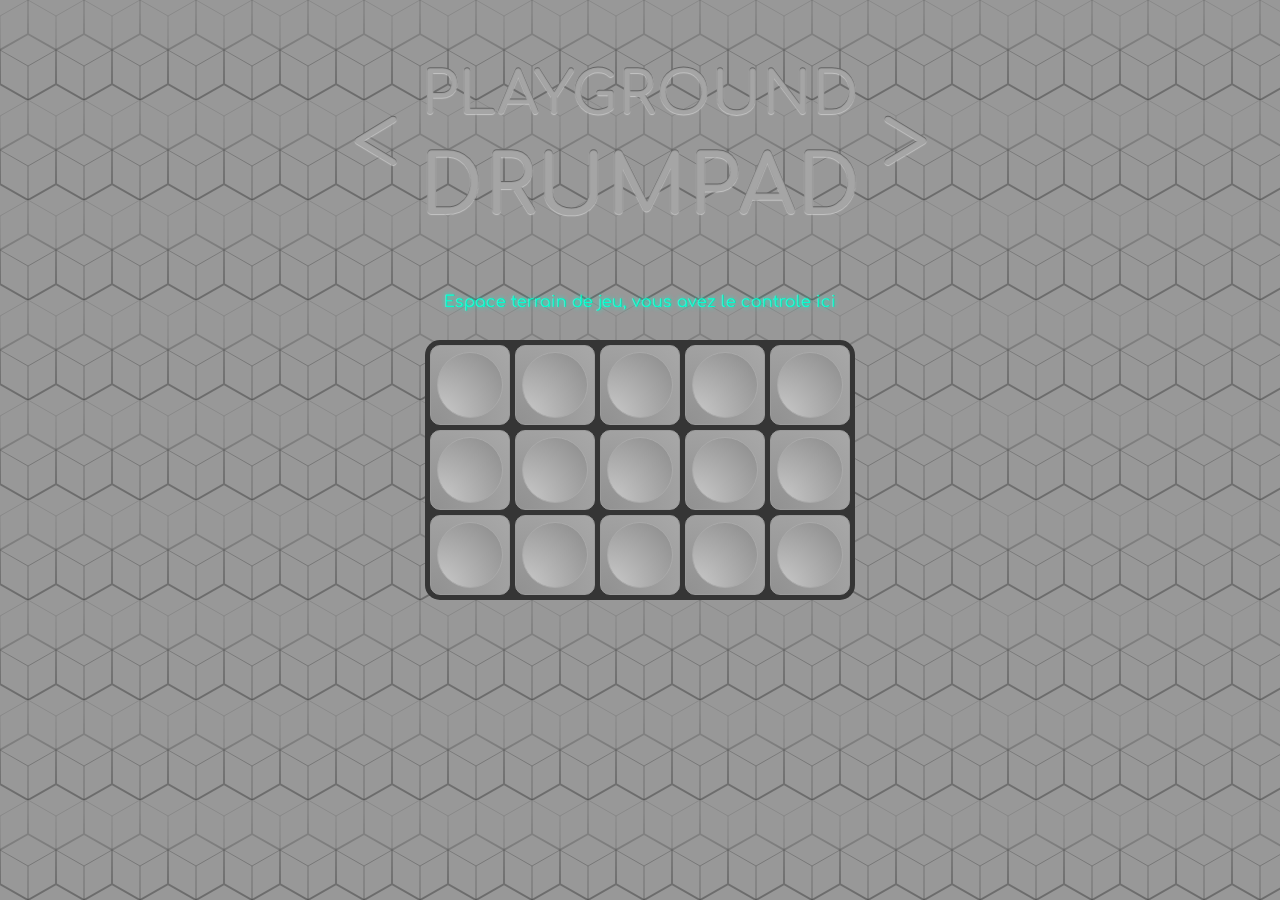
==== commit 8adac8d7: ":lipstick: svg patern background" ====
--- a/index.html
+++ b/index.html
@@ -8,6 +8,25 @@
     <link rel="shortcut icon" href="./images/icon.svg">
 </head>
 <body class="noSelect">
+    <svg class="svgBackground" width="100%" height="100%">
+        <defs>
+            <pattern id="honey" x="0" y="0" width="56" height="100" patternUnits="userSpaceOnUse">
+                <path d='M28 66L0 50L0 16L28 0L56 16L56 50L28 66L28 100' fill='none' stroke='url(#accentGradient)' stroke-width='1'/>
+                <path d='M28 0L28 34L0 50L0 84L28 100L56 84L56 50L28 34' fill='none' stroke='url(#accentGradient)' stroke-width='2'/>
+            </pattern>
+            <!-- https://codepen.io/ISOgenesis/pen/zxEXPg -->
+            <linearGradient id="accentGradient" x1="100%" y1="100%">
+                <stop offset="0%" stop-color="" stop-opacity="0.3">
+                <animate attributeName="stop-color" values="var(--primaryColor);var(--accent1);var(--primaryColor)" dur="5s" repeatCount="indefinite" />
+                </stop>
+                <stop offset="100%" stop-color="" stop-opacity="0.1">
+                <animate attributeName="stop-color" values="var(--accent1);var(--primaryColor);var(--accent1)" dur="10s" repeatCount="indefinite" />
+                <animate attributeName="offset" values=".95;.80;.60;.40;.20;0;.20;.40;.60;.80;.95" dur="14s" repeatCount="indefinite" />
+                </stop>
+            </linearGradient>
+        </defs>
+        <rect x="0" y="0" width="100%" height="100%" fill="url(#honey)" />
+    </svg>
     <div class="container">
         <div class="title">
             <span class="arrowSpan noSelect"><</span>
--- a/style.css
+++ b/style.css
@@ -51,10 +51,12 @@
     margin: 0 auto;
     background: var(--primaryColor);
     user-select: none; 
+    position: relative;
 }
 
 h1{
     margin: 0 auto;
+    z-index: 5;
 }
 
 p{
@@ -83,17 +85,24 @@
     user-select: none;
 }
 
+.svgBackground{
+    height: 100vh;
+    position: absolute;
+    z-index: 1;
+}
+
 
 /**********************          Header         **********************/
 
 .head{
     height: 225px;
+    z-index: 5;
 }
 
 .drumpad1 {
     font-size: 83px;
     transition: all 1.2s ease;
-    user-select: none; 
+    user-select: none;
 }
 
 .playground {
@@ -102,7 +111,7 @@
     margin-top: 30px;
     margin-bottom: 10px;
     transition: all 1.2s ease;
-    user-select: none; 
+    user-select: none;
 }
 
 .memory {
@@ -118,7 +127,7 @@
     margin: 10px 0px;
     transition: all 1.2s ease;
     display: none;
-    user-select: none; 
+    user-select: none;
 }
 
 .title{
@@ -130,6 +139,7 @@
     -webkit-background-clip: text;
        -moz-background-clip: text;
             background-clip: text;
+    z-index: 10;
 }
 
 .title:hover{
@@ -144,6 +154,7 @@
     font-size: 90px ;
     cursor: pointer;
     transition: 0s;
+    z-index: 15;
 }
 
 .fond{
@@ -160,11 +171,11 @@
     border-radius: 15px;
     background: var(--secondaryColor);
     position: relative;
+    z-index: 10;
 }
 
 
 /**********************          SkeumorphismButtons         **********************/
-/* full css by me */
 
 .button{
     display: flex;
@@ -212,6 +223,7 @@
     align-items: flex-start;
     color: var(--accent1);
     text-shadow: 0px 0px 5px var(--accent1);
+    z-index: 10;
 }
 
 .text1{
@@ -258,7 +270,7 @@
                 -2px  2px 7px var(--accent1);
     transform: scale(0.90);
     transition: all 0.2s ease;
-    z-index: 5;
+    z-index: 10;
 }
 
 .button.wrong{
@@ -327,4 +339,3 @@
         font-size: 40px;
     }
 }
-  
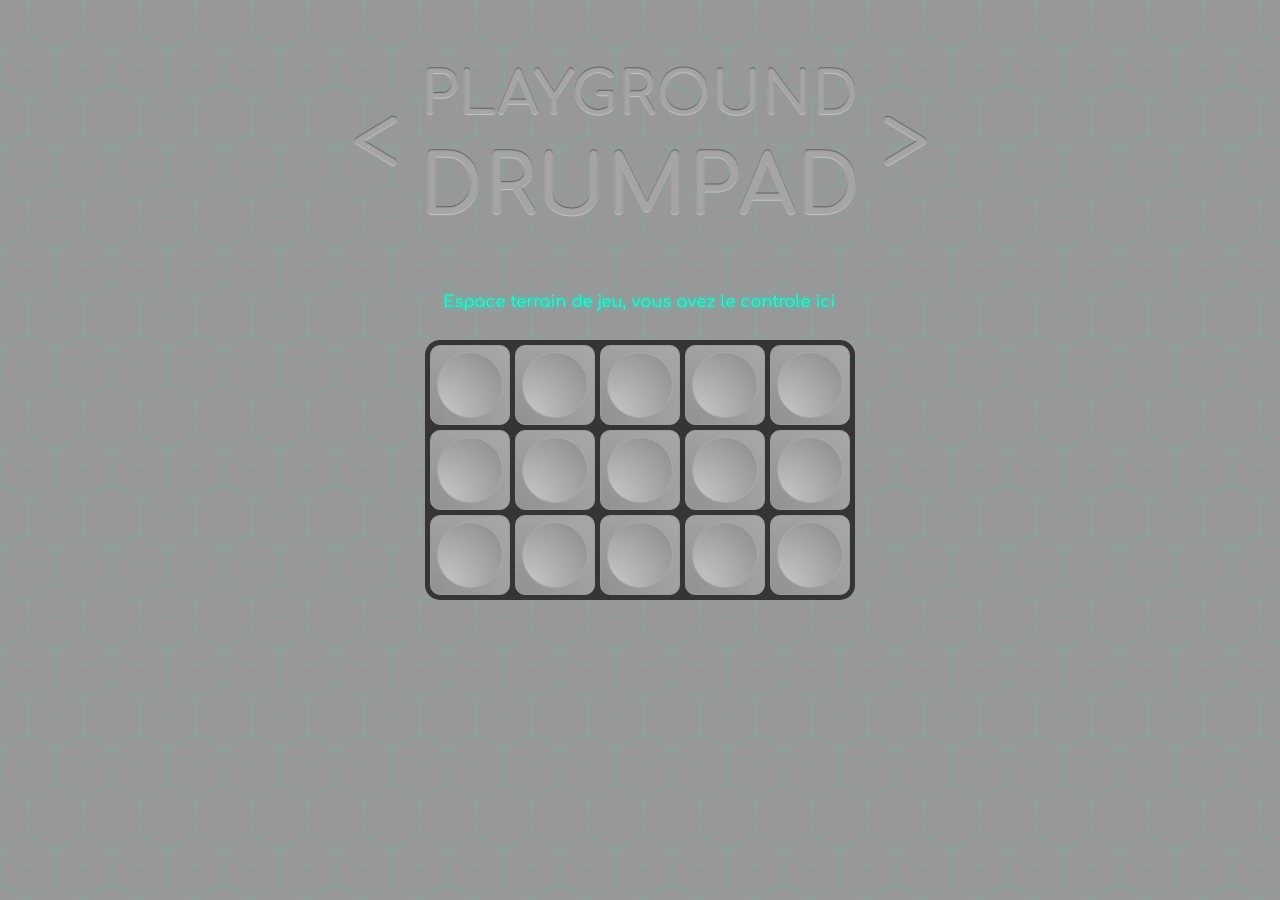
==== commit d87ede60: ":bug: get css var in js for the svg background" ====
--- a/index.html
+++ b/index.html
@@ -17,10 +17,10 @@
             <!-- https://codepen.io/ISOgenesis/pen/zxEXPg -->
             <linearGradient id="accentGradient" x1="100%" y1="100%">
                 <stop offset="0%" stop-color="" stop-opacity="0.3">
-                <animate attributeName="stop-color" values="var(--primaryColor);var(--accent1);var(--primaryColor)" dur="5s" repeatCount="indefinite" />
+                <animate class="aniamteColor1" attributeName="stop-color" values="" dur="5s" repeatCount="indefinite" />
                 </stop>
                 <stop offset="100%" stop-color="" stop-opacity="0.1">
-                <animate attributeName="stop-color" values="var(--accent1);var(--primaryColor);var(--accent1)" dur="10s" repeatCount="indefinite" />
+                <animate class="aniamteColor" attributeName="stop-color" values="" dur="10s" repeatCount="indefinite" />
                 <animate attributeName="offset" values=".95;.80;.60;.40;.20;0;.20;.40;.60;.80;.95" dur="14s" repeatCount="indefinite" />
                 </stop>
             </linearGradient>
--- a/style.css
+++ b/style.css
@@ -8,6 +8,7 @@
     --secondaryColor: #353535;
     --tertiaryColor: #404040;
     --accent1: #00ffd2;
+    --accent2: #ff00f4;
     --wrong: #ff0000;
     --titleColor: #5e5e5e;
     --titleShadow: #ffffff71;
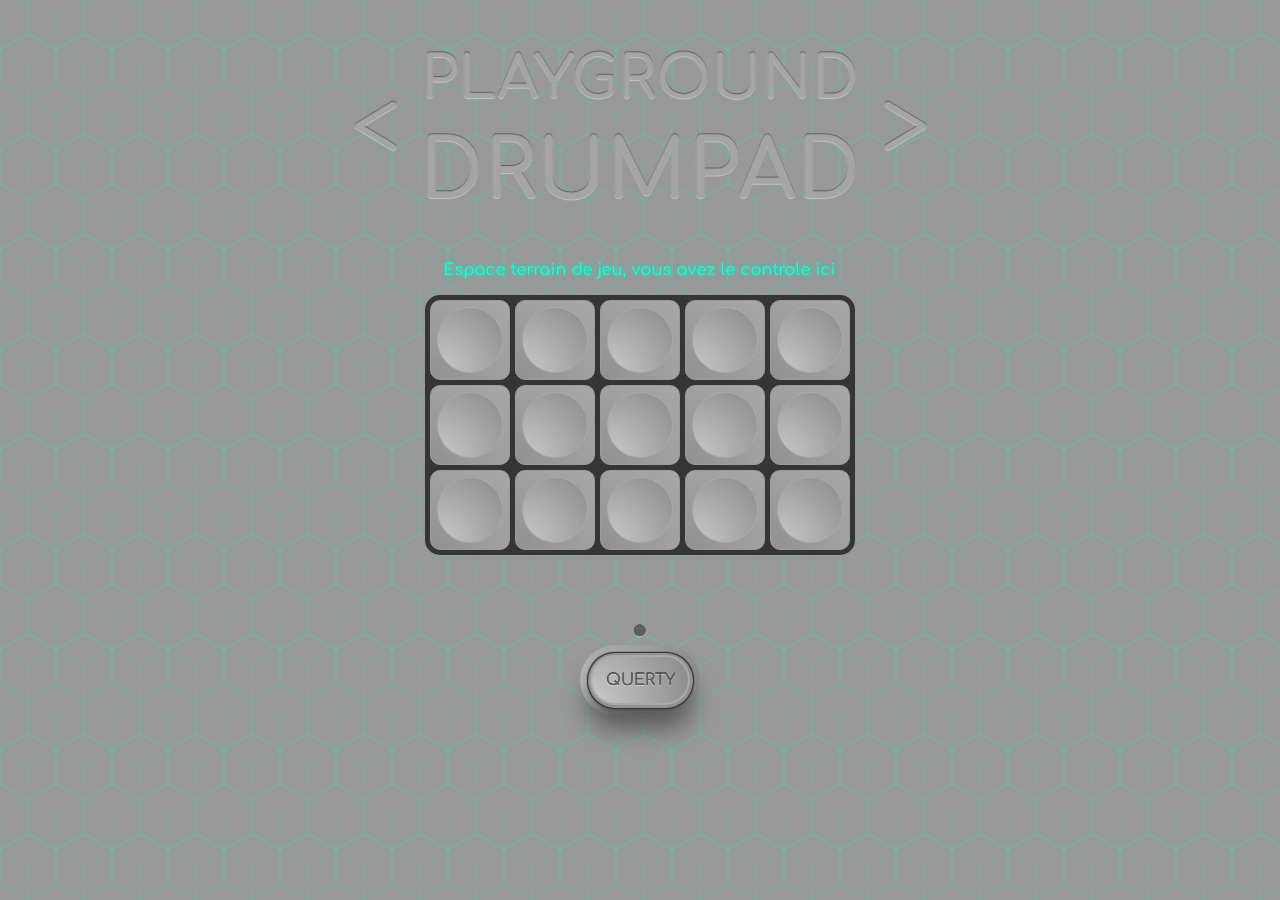
==== commit 2935c829: ":rocket: functional keyboard changer button" ====
--- a/index.html
+++ b/index.html
@@ -16,10 +16,10 @@
             </pattern>
             <!-- https://codepen.io/ISOgenesis/pen/zxEXPg -->
             <linearGradient id="accentGradient" x1="100%" y1="100%">
-                <stop offset="0%" stop-color="" stop-opacity="0.3">
+                <stop offset="0%" stop-color="" stop-opacity="0.5">
                 <animate class="aniamteColor1" attributeName="stop-color" values="" dur="5s" repeatCount="indefinite" />
                 </stop>
-                <stop offset="100%" stop-color="" stop-opacity="0.1">
+                <stop offset="100%" stop-color="" stop-opacity="0.2">
                 <animate class="aniamteColor" attributeName="stop-color" values="" dur="10s" repeatCount="indefinite" />
                 <animate attributeName="offset" values=".95;.80;.60;.40;.20;0;.20;.40;.60;.80;.95" dur="14s" repeatCount="indefinite" />
                 </stop>
@@ -44,71 +44,79 @@
         <div class="title">
             <span class="arrowSpan noSelect">></span>
         </div>
-        <div class="fond">
+        <div class="zone">
             <span class="playBut textDesign">JOUER</span>
-            <div data-key="1" class="button but noSelect">
-                <div class="round but"><span class="textBut but"></span>
+            <div data-key="1" class="button clickable noSelect">
+                <div class="round clickable"><span class="textBut clickable"></span>
                 </div>
             </div>
-            <div data-key="2" class="button but noSelect">
-                <div class="round but"><span class="textBut but"></span>
+            <div data-key="2" class="button clickable noSelect">
+                <div class="round clickable"><span class="textBut clickable"></span>
                 </div>
             </div>
-            <div data-key="3" class="button but">
-                <div class="round but"><span class="textBut but"></span>
+            <div data-key="3" class="button clickable">
+                <div class="round clickable"><span class="textBut clickable"></span>
                 </div>
             </div>
-            <div data-key="4" class="button but">
-                <div class="round but"><span class="textBut but"></span>
+            <div data-key="4" class="button clickable">
+                <div class="round clickable"><span class="textBut clickable"></span>
                 </div>
             </div>
-            <div data-key="5" class="button but">
-                <div class="round but"><span class="textBut but"></span>
+            <div data-key="5" class="button clickable">
+                <div class="round clickable"><span class="textBut clickable"></span>
                 </div>
             </div>
-            <div data-key="6" class="button but">
-                <div class="round but"><span class="textBut but"></span>
+            <div data-key="6" class="button clickable">
+                <div class="round clickable"><span class="textBut clickable"></span>
                 </div>
             </div>
-            <div data-key="7" class="button but">
-                <div class="round but"><span class="textBut but"></span>
+            <div data-key="7" class="button clickable">
+                <div class="round clickable"><span class="textBut clickable"></span>
                 </div>
             </div>
-            <div data-key="8" class="button but">
-                <div class="round but"><span class="textBut but"></span>
+            <div data-key="8" class="button clickable">
+                <div class="round clickable"><span class="textBut clickable"></span>
                 </div>
             </div>
-            <div data-key="9" class="button but">
-                <div class="round but"><span class="textBut but"></span>
+            <div data-key="9" class="button clickable">
+                <div class="round clickable"><span class="textBut clickable"></span>
                 </div>
             </div>
-            <div data-key="10" class="button but">
-                <div class="round but"><span class="textBut but"></span>
+            <div data-key="10" class="button clickable">
+                <div class="round clickable"><span class="textBut clickable"></span>
                 </div>
             </div>
-            <div data-key="11" class="button but">
-                <div class="round but"><span class="textBut but"></span>
+            <div data-key="11" class="button clickable">
+                <div class="round clickable"><span class="textBut clickable"></span>
                 </div>
             </div>
-            <div data-key="12" class="button but">
-                <div class="round but"><span class="textBut but"></span>
+            <div data-key="12" class="button clickable">
+                <div class="round clickable"><span class="textBut clickable"></span>
                 </div>
             </div>
-            <div data-key="13" class="button but">
-                <div class="round but"><span class="textBut but"></span>
+            <div data-key="13" class="button clickable">
+                <div class="round clickable"><span class="textBut clickable"></span>
                 </div>
             </div>
-            <div data-key="14" class="button but">
-                <div class="round but"><span class="textBut but"></span>
+            <div data-key="14" class="button clickable">
+                <div class="round clickable"><span class="textBut clickable"></span>
                 </div>
             </div>
-            <div data-key="15" class="button but">
-                <div class="round but"><span class="textBut but"></span>
+            <div data-key="15" class="button clickable">
+                <div class="round clickable"><span class="textBut clickable"></span>
                 </div>
             </div>
         </div>
         <div class="text2 textDesign">
             <p></p>
+        </div>
+        <div class="textBut2 dot">•
+        </div>
+        <div class="deep">
+            <div class="keyboardBut">
+                <div class="curve"><span class="textBut2 modeKeyboard">QUERTY</span>
+                </div>
+            </div>
         </div>
     </div>
     <audio data-key="1" data-id="clap" src="./audio/kick/clap.mp3"></audio>
--- a/style.css
+++ b/style.css
@@ -5,10 +5,11 @@
 
 :root{
     --primaryColor: #989898;
+    --primaryColorDark: #585858;
     --secondaryColor: #353535;
     --tertiaryColor: #404040;
     --accent1: #00ffd2;
-    --accent2: #ff00f4;
+    --accent1Dark: #ff00f4;
     --wrong: #ff0000;
     --titleColor: #5e5e5e;
     --titleShadow: #ffffff71;
@@ -67,7 +68,7 @@
 .container{
     display: grid;
     grid-template-columns: 100px 430px 100px;
-    grid-template-rows: 1fr 40px 1fr 1fr;
+    grid-template-rows: 1fr 40px 1fr 40px 50px 1fr;
     align-items: center;
     justify-content: center;
     justify-items: center;
@@ -158,7 +159,7 @@
     z-index: 15;
 }
 
-.fond{
+.zone{
     grid-column: 2 / 3;
     display: grid;
     max-width: 520px;
@@ -260,6 +261,83 @@
     transition: all 0.4s ease;
 }
 
+/**********************          keyboardButton         **********************/
+
+.deep{
+    align-self: flex-start;
+    display: flex;
+    justify-content: center;
+    align-items: center;
+    grid-column: 2 / 3;
+    grid-row: 6 / 7;
+    width: 120px;
+    height: 70px;
+    border-radius: 50px;
+    background: radial-gradient(circle at bottom left, var(--roundRadial), var(--roundRadial2));
+    z-index: 10;
+    /* display: block; */
+}
+
+.keyboardBut{
+    display: flex;
+    justify-content: center;
+    align-items: center;
+    align-content: center;
+    vertical-align: center;
+    width: 105px;
+    height: 55px;
+    box-shadow:  1px  1px 1px var(--secondaryColor), 
+                -1px -1px 1px var(--secondaryColor),
+                1px -1px 1px var(--secondaryColor),
+                -1px 1px 1px var(--secondaryColor),
+                0px  20px 24px #585858;
+    border-radius: 50px;
+    transition: all 0.4s ease;
+    background: var(--buttonRadial);
+    position: absolute;
+}
+
+.curve{
+    width: 96px;
+    height: 46px;
+    border-radius: 50px;
+    border: 2px solid var(--roundBorder);
+    /* box-shadow:  0px  20px 24px var(--secondaryColor); */
+    background: radial-gradient(circle at bottom left, var(--roundRadial), var(--roundRadial2));
+}
+
+
+.textBut2{
+    position: relative;
+    top: 14px;
+    color: var(--dotColor);
+    background-color: #000000;
+    /* color: transparent; */
+    text-shadow: 0px 1px 1px var(--dotShadow);
+    -webkit-background-clip: text;
+       -moz-background-clip: text;
+            background-clip: text;
+    z-index: 10;
+}
+
+.dot{
+    grid-column: 2 / 3;
+    grid-row: 5 / 6;
+    font-size: 50px;
+    z-index: 20;
+    display: block;
+}
+
+.keyboardButActive{
+    box-shadow:  1px  1px 1px var(--secondaryColor), 
+                -1px -1px 1px var(--secondaryColor),
+                1px -1px 1px var(--secondaryColor),
+                -1px 1px 1px var(--secondaryColor);
+    
+    transform: scale(0.98);
+    transition: all 0.4s ease;
+
+}
 
 /**********************          JSclassList         **********************/
 
@@ -305,7 +383,7 @@
     .text1{
         font-size: 9.5px;
     }
-    .fond{
+    .zone{
         display: grid;
         grid-template-columns: repeat(3, 80px);
         grid-gap: 5px;
@@ -339,4 +417,4 @@
     .playBut{
         font-size: 40px;
     }
-}
+}